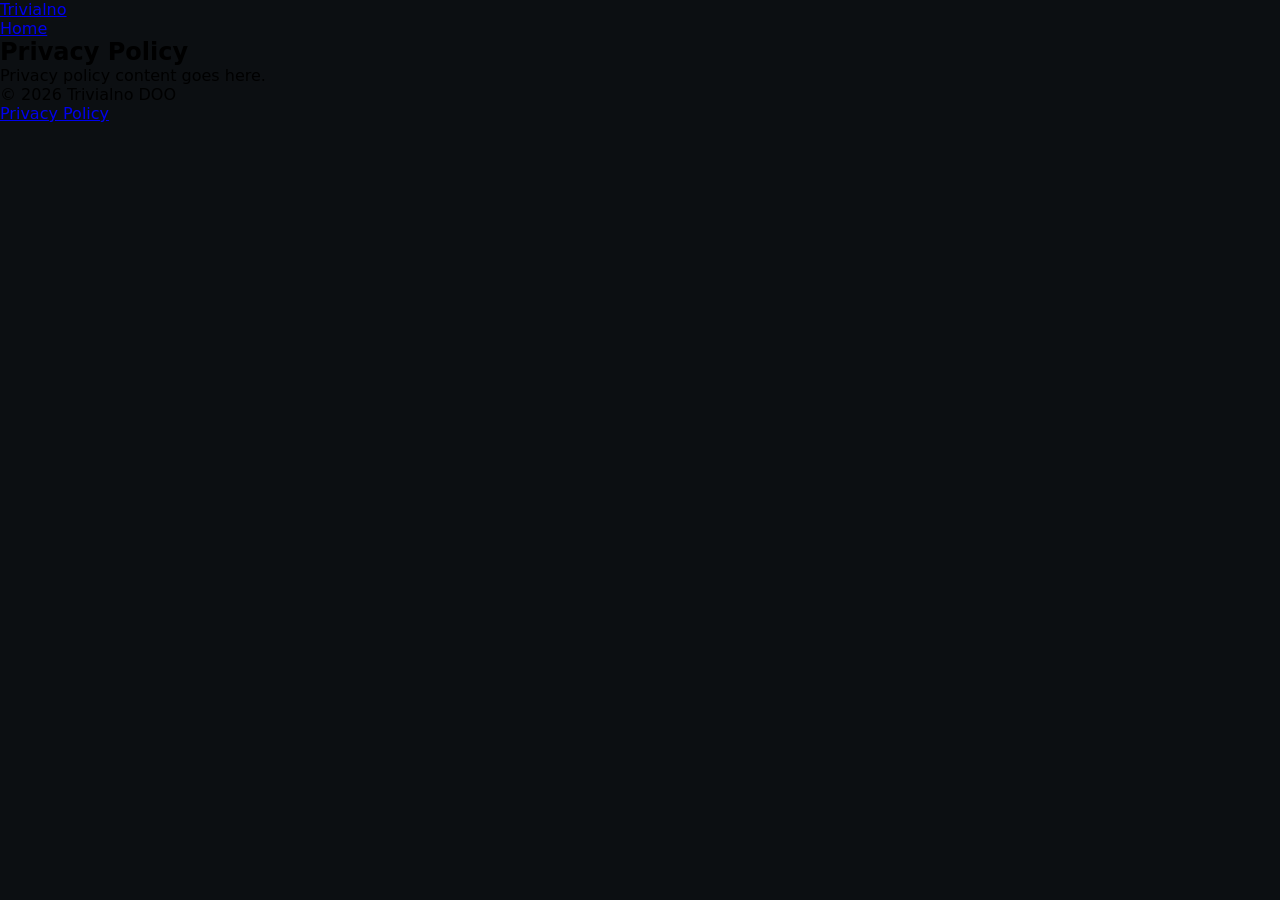
==== privacy.html @ d4a8d2ec "Add hero section" ====
<!DOCTYPE html>
<html lang="en">
<head>
  <meta charset="UTF-8">
  <meta name="viewport" content="width=device-width, initial-scale=1.0">
  <title>Privacy Policy — Trivialno DOO</title>
  <link rel="stylesheet" href="css/styles.css">
</head>
<body>
  <header class="site-header">
    <nav class="nav">
      <a href="/" class="nav-logo">Trivialno</a>
      <ul class="nav-links">
        <li><a href="/">Home</a></li>
      </ul>
    </nav>
  </header>

  <main>
    <section class="content-page">
      <h1 class="reveal">Privacy Policy</h1>
      <p class="reveal">Privacy policy content goes here.</p>
    </section>
  </main>

  <footer class="site-footer">
    <p>&copy; 2026 Trivialno DOO</p>
    <a href="privacy.html">Privacy Policy</a>
  </footer>

  <script type="module" src="js/main.js"></script>
</body>
</html>
---- css/styles.css ----
*,
*::before,
*::after {
  margin: 0;
  padding: 0;
  box-sizing: border-box;
}

:root {
  --bg-color: hsla(210, 20%, 6%, 1);
  --primary-color: rgba(0,0,200,1);
  --font-sans: system-ui, -apple-system, 'Segoe UI', Roboto, sans-serif;
  --font-mono: 'SF Mono', 'Fira Code', monospace;
  --transition-base: 0.3s ease;
  --padding-x: 1rem;
  --padding-y: 1rem;
  --canvas-expansion: 0.75rem;

  --font-size-display: clamp(2.5rem, 5vw - 0.7rem, 5rem);
  --font-size-body: clamp(1rem, 2vw - 0.28rem, 2rem);
}

@media screen and (min-width: 640px) {
  :root {
    --padding-x: 2.5rem;
    --padding-y: 1.25rem;
    --canvas-expansion: 1.25rem;
  }
}

html {
  scroll-behavior: smooth;
  background-color: var(--bg-color);
}

body {
  width: 100%;
  font-family: var(--font-sans);
  -webkit-font-smoothing: antialiased;
}

.hero {
  height: 100svh;
  display: flex;
  flex-direction: column;
  padding: var(--padding-y) var(--padding-x);
}

.hero canvas {
  display: block;
  flex: 1;
  width: calc(100% + 2 * var(--canvas-expansion));
  min-height: 0;
  margin: auto calc(-1 * var(--canvas-expansion));
}

.hero .intro {
  padding-top: 1rem;
}

.intro {
  display: flex;
  justify-content: space-between;
  align-items: start;
  gap: clamp(1.5rem, 4vw - 1.06rem, 4rem);
  color: white;
}

h1 .title {
  display: block;
  font-family: "Funnel Display", sans-serif;
  font-weight: 500;
  font-style: normal;
  font-size: var(--font-size-display);
  line-height: 100%;
  letter-spacing: 0.4%;
  text-box-trim: trim-both;
  text-box-edge: cap alphabetic;
}

h1 .subtitle {
  display: block;
  padding-top: 0.75rem;
  font-family: "Inter", sans-serif;
  font-optical-sizing: auto;
  font-weight: 400;
  font-style: normal;
  font-size: var(--font-size-body);
  line-height: 120%;
  letter-spacing: 0.4%;
  min-width: max-content;
  text-box-trim: trim-both;
  text-box-edge: cap alphabetic;
}

.intro p {
  display: none;
}

@media screen and (min-width: 850px) {
  .intro p {
    display: block;
    padding-right: 2rem;
    font-family: "Inter", sans-serif;
    font-optical-sizing: auto;
    font-weight: 400;
    font-style: normal;
    font-size: var(--font-size-body);
    line-height: 140%;
    letter-spacing: 0.4%;
    max-width: min(55vw, 70ch);
    white-space: wrap;
  }
}

.intro a {
  position: relative;
  display: block;
  margin-left: auto;
  min-width: max-content;
  padding: 0.25em 1.25em 0.5em 1.25em;
  font-family: "Funnel Display", sans-serif;
  font-weight: 500;
  font-style: normal;
  font-size: var(--font-size-body);
  background-color: white;
  color: var(--bg-color);
  text-decoration: none;
  border: 0.05em solid white;
}

.intro a:hover {
  color: var(--primary-color);
  border: 0.1em solid var(--primary-color);
}

.intro a span:not(:first-of-type) {
  position: absolute;
  display: block;
  width: 0.5em;
  height: 0.5em;
  border-radius: 100%;
}

.intro a:hover span:nth-of-type(2) {
  position: absolute;
  display: block;
  top: 0;
  left: 0;
  transform: translate(-50%, -50%);
  background-color: var(--primary-color);
}

.intro a:hover span:nth-of-type(3) {
  position: absolute;
  display: block;
  top: 0;
  right: 0;
  transform: translate(50%, -50%);
  background-color: var(--primary-color);
}

.intro a:hover span:nth-of-type(4) {
  position: absolute;
  display: block;
  bottom: 0;
  right: 0;
  transform: translate(50%, 50%);
  background-color: var(--primary-color);
}

.intro a:hover span:nth-of-type(5) {
  position: absolute;
  display: block;
  bottom: 0;
  left: 0;
  transform: translate(-50%, 50%);
  background-color: var(--primary-color);
}
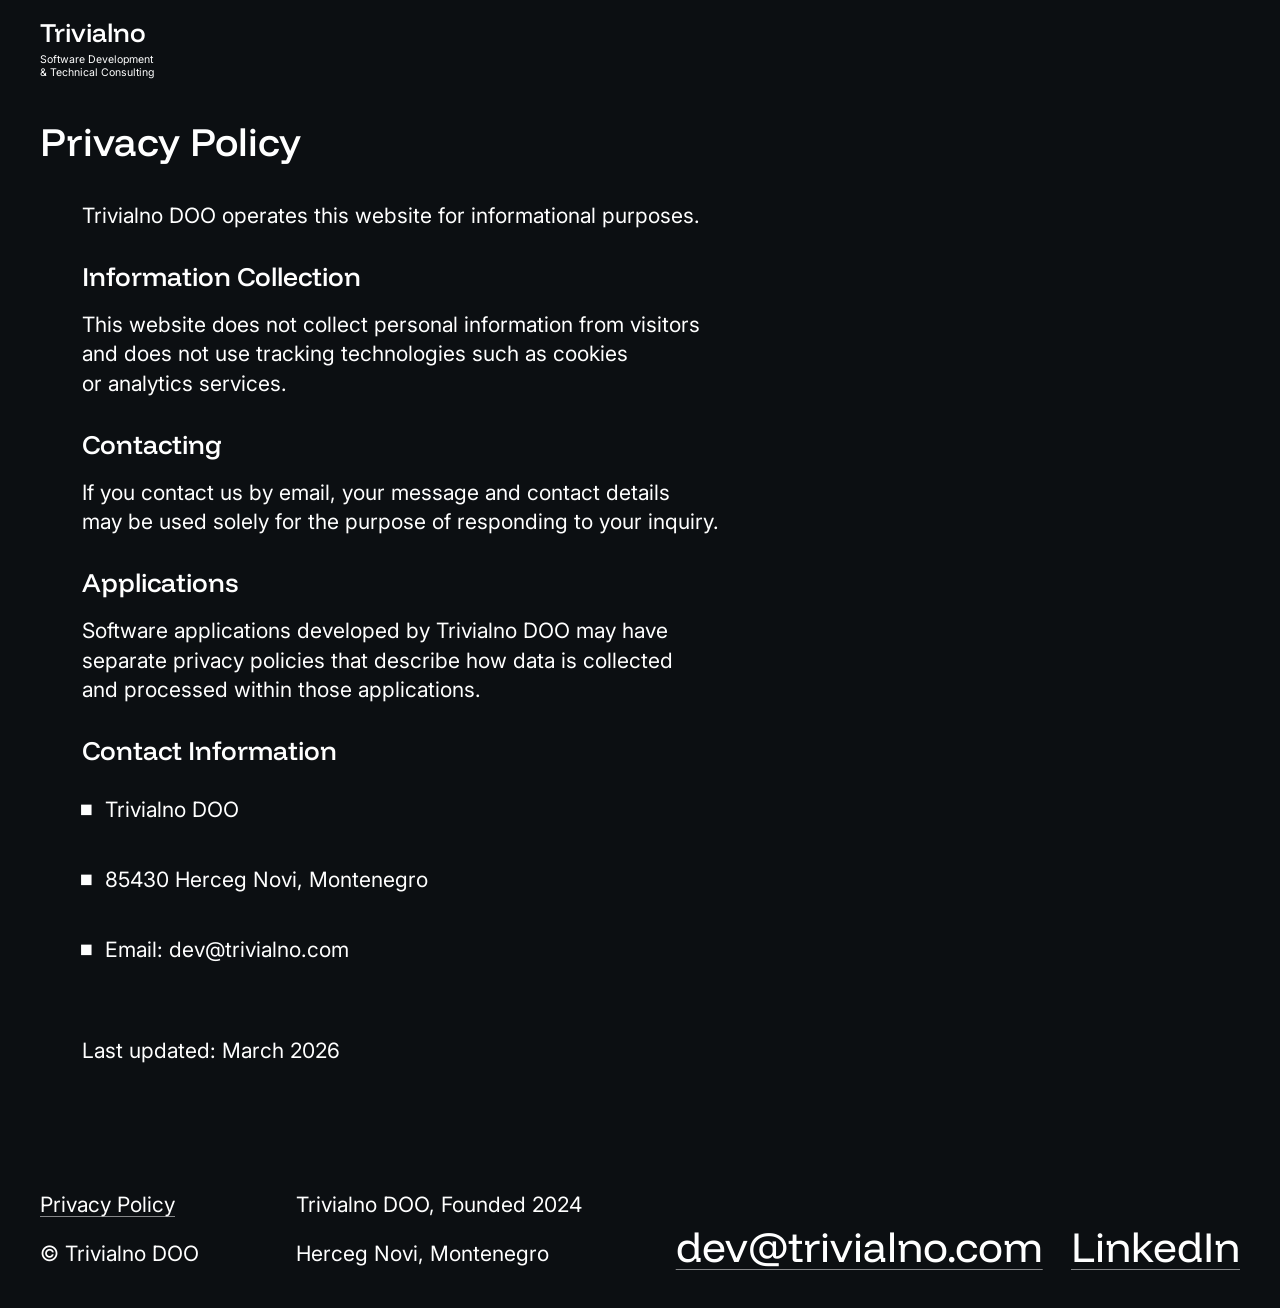
==== commit f0dc2777: "Add Privacy Policy page" ====
--- a/privacy.html
+++ b/privacy.html
@@ -3,29 +3,69 @@
 <head>
   <meta charset="UTF-8">
   <meta name="viewport" content="width=device-width, initial-scale=1.0">
-  <title>Privacy Policy — Trivialno DOO</title>
+  <title>Privacy Policy | Trivialno</title>
   <link rel="stylesheet" href="css/styles.css">
+  <link rel="stylesheet" href="css/privacy.css">
+
+  <link rel="preconnect" href="https://fonts.googleapis.com">
+  <link rel="preconnect" href="https://fonts.gstatic.com" crossorigin>
+  <link href="https://fonts.googleapis.com/css2?family=Funnel+Display:wght@400..500&display=swap" rel="stylesheet">
+  <link href="https://fonts.googleapis.com/css2?family=Inter:opsz@14..32&display=swap" rel="stylesheet">
 </head>
 <body>
   <header class="site-header">
-    <nav class="nav">
-      <a href="/" class="nav-logo">Trivialno</a>
-      <ul class="nav-links">
-        <li><a href="/">Home</a></li>
-      </ul>
-    </nav>
+    <a href="/">
+      <span class="title">Trivialno</span>
+      <span class="subtitle">Software Development<br />& Technical Consulting</span>
+    </a>
   </header>
 
   <main>
-    <section class="content-page">
-      <h1 class="reveal">Privacy Policy</h1>
-      <p class="reveal">Privacy policy content goes here.</p>
+    <section>
+      <h1>Privacy Policy</h1>
+      <div class="content">
+        <p>Trivialno DOO operates this website for informational purposes.</p>
+
+        <h2>Information Collection</h2>
+        <p>This website does not collect personal information from visitors
+          and does not use tracking technologies such as cookies or analytics services.</p>
+
+        <h2>Contacting</h2>
+        <p>If you contact us by email, your message and contact details
+          may be used solely for the purpose of responding to your inquiry.</p>
+
+        <h2>Applications</h2>
+        <p>Software applications developed by Trivialno DOO
+          may have separate privacy policies that describe
+          how data is collected and processed within those applications.</p>
+
+        <h2>Contact Information</h2>
+        <ul>
+          <li><p>Trivialno DOO</p></li>
+          <li><p>85430 Herceg Novi, Montenegro</p></li>
+          <li><p>Email: dev@trivialno.com</p></li>
+        </ul>
+
+        <p style="margin-top: 3em; margin-bottom: 2em;">Last updated: March 2026</p>
+      </div>
     </section>
   </main>
 
-  <footer class="site-footer">
-    <p>&copy; 2026 Trivialno DOO</p>
-    <a href="privacy.html">Privacy Policy</a>
+  <footer>
+    <div>
+      <a href="/privacy.html" class="small-link">Privacy Policy</a>
+      <p style="margin-top: 0.875em;">© <span id="year"></span> Trivialno DOO</p>
+    </div>
+
+    <div class="other">
+      <div>
+        <p>Trivialno DOO, Founded 2024</p>
+        <p style="margin-top: 0.875em;">Herceg Novi, Montenegro</p>
+      </div>
+
+      <a href="mailto:dev@trivialno.com" class="big-link" style="margin-left: auto;">dev@trivialno.com</a>
+      <a href="https://www.linkedin.com/company/trivialno-doo" class="big-link" style="margin-left: 0.67em;">LinkedIn</a>
+    </div>
   </footer>
 
   <script type="module" src="js/main.js"></script>
--- a/css/styles.css
+++ b/css/styles.css
@@ -4,20 +4,27 @@
   margin: 0;
   padding: 0;
   box-sizing: border-box;
+  text-box-trim: trim-both;
+  text-box-edge: cap alphabetic;
 }
 
 :root {
   --bg-color: hsla(210, 20%, 6%, 1);
   --primary-color: rgba(0,0,200,1);
-  --font-sans: system-ui, -apple-system, 'Segoe UI', Roboto, sans-serif;
-  --font-mono: 'SF Mono', 'Fira Code', monospace;
+  --font-display: "Funnel Display", sans-serif;
+  --font-sans: "Inter", sans-serif;
+  --font-mono: "SF Mono", "Fira Code", monospace;
   --transition-base: 0.3s ease;
   --padding-x: 1rem;
   --padding-y: 1rem;
   --canvas-expansion: 0.75rem;
 
   --font-size-display: clamp(2.5rem, 5vw - 0.7rem, 5rem);
+  --font-size-big-link: clamp(2rem, 4vw - 0.56rem, 4rem);
+  --font-size-h1: clamp(1.875rem, 3.75vw - 0.525rem, 3.75rem);
+  --font-size-h2: clamp(1.25rem, 2.5vw - 0.35rem, 2.5rem);
   --font-size-body: clamp(1rem, 2vw - 0.28rem, 2rem);
+  --font-size-caption: clamp(0.5rem, 1vw - 0.14rem, 1rem);
 }
 
 @media screen and (min-width: 640px) {
@@ -31,149 +38,111 @@
 html {
   scroll-behavior: smooth;
   background-color: var(--bg-color);
+  color: white;
 }
 
 body {
   width: 100%;
-  font-family: var(--font-sans);
+  font-size: var(--font-size-body);
   -webkit-font-smoothing: antialiased;
 }
 
-.hero {
-  height: 100svh;
-  display: flex;
-  flex-direction: column;
-  padding: var(--padding-y) var(--padding-x);
+h1 {
+  display: block;
+  padding-bottom: 1em;
+  font-family: var(--font-display), sans-serif;
+  font-weight: 500;
+  font-style: normal;
+  font-size: var(--font-size-h1);
+  line-height: 100%;
 }
 
-.hero canvas {
+h2 {
   display: block;
-  flex: 1;
-  width: calc(100% + 2 * var(--canvas-expansion));
-  min-height: 0;
-  margin: auto calc(-1 * var(--canvas-expansion));
+  padding-bottom: 1em;
+  font-family: var(--font-display), sans-serif;
+  font-weight: 500;
+  font-style: normal;
+  font-size: var(--font-size-h2);
+  line-height: 100%;
 }
 
-.hero .intro {
-  padding-top: 1rem;
-}
-
-.intro {
-  display: flex;
-  justify-content: space-between;
-  align-items: start;
-  gap: clamp(1.5rem, 4vw - 1.06rem, 4rem);
-  color: white;
-}
-
-h1 .title {
+p {
   display: block;
-  font-family: "Funnel Display", sans-serif;
-  font-weight: 500;
-  font-style: normal;
-  font-size: var(--font-size-display);
-  line-height: 100%;
-  letter-spacing: 0.4%;
-  text-box-trim: trim-both;
-  text-box-edge: cap alphabetic;
-}
-
-h1 .subtitle {
-  display: block;
-  padding-top: 0.75rem;
-  font-family: "Inter", sans-serif;
+  font-family: var(--font-sans), sans-serif;
   font-optical-sizing: auto;
   font-weight: 400;
   font-style: normal;
   font-size: var(--font-size-body);
-  line-height: 120%;
-  letter-spacing: 0.4%;
-  min-width: max-content;
-  text-box-trim: trim-both;
-  text-box-edge: cap alphabetic;
+  line-height: 140%;
+  max-width: min(55vw, 50ch);
+  white-space: wrap;
 }
 
-.intro p {
-  display: none;
+a:hover {
+  text-decoration: none;
 }
 
-@media screen and (min-width: 850px) {
-  .intro p {
-    display: block;
-    padding-right: 2rem;
-    font-family: "Inter", sans-serif;
-    font-optical-sizing: auto;
-    font-weight: 400;
-    font-style: normal;
-    font-size: var(--font-size-body);
-    line-height: 140%;
-    letter-spacing: 0.4%;
-    max-width: min(55vw, 70ch);
-    white-space: wrap;
-  }
+ul {
+  list-style: none;
 }
 
-.intro a {
-  position: relative;
+ul li {
+  font-size: var(--font-size-body);
+}
+
+ul li p {
+  display: inline-block;
+}
+
+li::before {
+  content: "▪︎";
+  display: inline-block;
+  margin-left: -0.075em;
+  margin-right: 0.25em;
+  font-size: 2em;
+  vertical-align: -0.15em;
+}
+
+ul li:not(:first-child) {
+  margin-top: 1em;
+}
+
+footer {
+  display: grid;
+  grid-template-columns: clamp(12.5rem, 20vw, 23rem) 1fr;
+  padding: calc(2 * var(--padding-y)) var(--padding-x);
+}
+
+footer .other {
+  display: flex;
+  align-items: end;
+}
+
+footer a {
+  color: white;
+  text-decoration-color: rgba(255, 255, 255, 0.5);
+  text-underline-offset: 15%;
+  text-decoration-skip-ink: auto;
+  text-decoration-thickness: 1px;
+}
+
+.small-link {
   display: block;
-  margin-left: auto;
-  min-width: max-content;
-  padding: 0.25em 1.25em 0.5em 1.25em;
-  font-family: "Funnel Display", sans-serif;
-  font-weight: 500;
+  font-family: var(--font-sans), sans-serif;
+  font-optical-sizing: auto;
+  font-weight: 400;
   font-style: normal;
   font-size: var(--font-size-body);
-  background-color: white;
-  color: var(--bg-color);
-  text-decoration: none;
-  border: 0.05em solid white;
+  line-height: 140%;
 }
 
-.intro a:hover {
-  color: var(--primary-color);
-  border: 0.1em solid var(--primary-color);
+.big-link {
+  display: block;
+  font-family: var(--font-display), sans-serif;
+  font-optical-sizing: auto;
+  font-weight: 400;
+  font-style: normal;
+  font-size: var(--font-size-big-link);
+  line-height: 100%;
 }
-
-.intro a span:not(:first-of-type) {
-  position: absolute;
-  display: block;
-  width: 0.5em;
-  height: 0.5em;
-  border-radius: 100%;
-}
-
-.intro a:hover span:nth-of-type(2) {
-  position: absolute;
-  display: block;
-  top: 0;
-  left: 0;
-  transform: translate(-50%, -50%);
-  background-color: var(--primary-color);
-}
-
-.intro a:hover span:nth-of-type(3) {
-  position: absolute;
-  display: block;
-  top: 0;
-  right: 0;
-  transform: translate(50%, -50%);
-  background-color: var(--primary-color);
-}
-
-.intro a:hover span:nth-of-type(4) {
-  position: absolute;
-  display: block;
-  bottom: 0;
-  right: 0;
-  transform: translate(50%, 50%);
-  background-color: var(--primary-color);
-}
-
-.intro a:hover span:nth-of-type(5) {
-  position: absolute;
-  display: block;
-  bottom: 0;
-  left: 0;
-  transform: translate(-50%, 50%);
-  background-color: var(--primary-color);
-}
--- a/css/privacy.css
+++ b/css/privacy.css
@@ -0,0 +1,45 @@
+h2 {
+  padding-top: 1.25em;
+  padding-bottom: 0.75em;
+}
+
+header {
+  display: flex;
+  padding: var(--padding-y) var(--padding-x) 0 var(--padding-x);
+}
+
+header a {
+  color: white;
+  text-decoration: none;
+  max-width: max-content;
+}
+
+header a .title {
+  display: block;
+  font-family: "Funnel Display", sans-serif;
+  font-weight: 500;
+  font-style: normal;
+  font-size: var(--font-size-h2);
+  line-height: 100%;
+  max-width: max-content;
+}
+
+header a .subtitle {
+  display: block;
+  padding-top: 0.75em;
+  font-family: "Inter", sans-serif;
+  font-optical-sizing: auto;
+  font-weight: 400;
+  font-style: normal;
+  font-size: var(--font-size-caption);
+  line-height: 120%;
+  max-width: max-content;
+}
+
+main section {
+  padding: 2em var(--padding-x);
+}
+
+.content {
+  padding-left: 2em;
+}
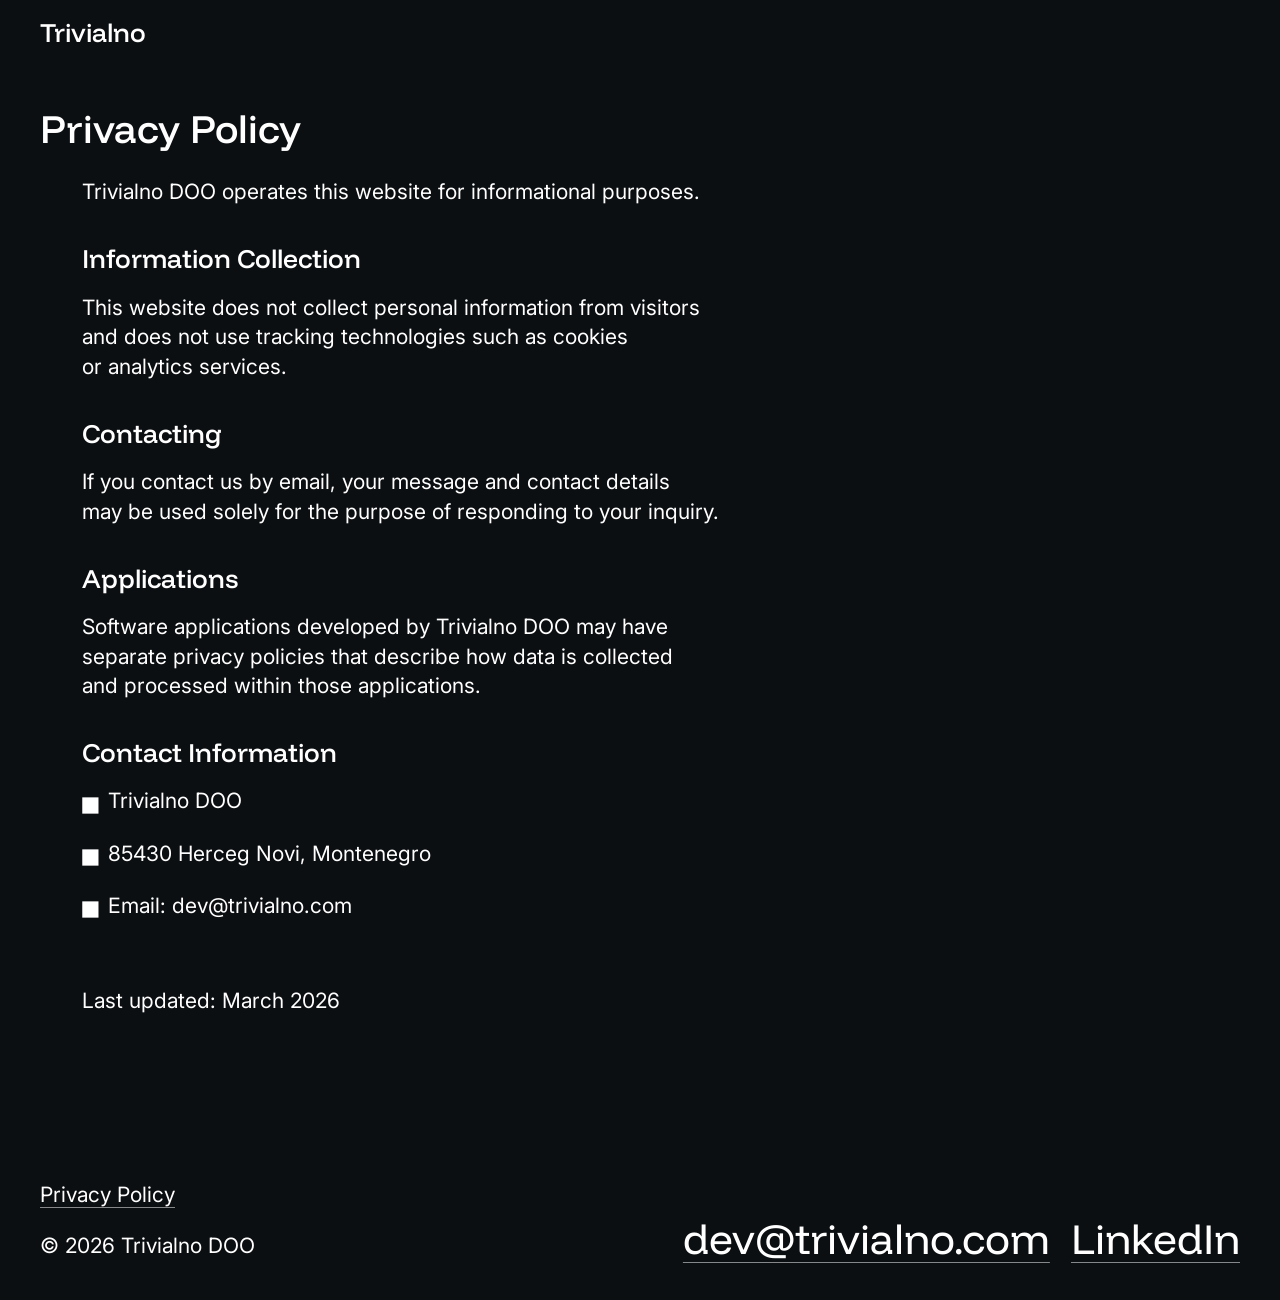
==== commit 458b040b: "Implement mobile layout" ====
--- a/privacy.html
+++ b/privacy.html
@@ -16,7 +16,6 @@
   <header class="site-header">
     <a href="/">
       <span class="title">Trivialno</span>
-      <span class="subtitle">Software Development<br />& Technical Consulting</span>
     </a>
   </header>
 
@@ -24,7 +23,7 @@
     <section>
       <h1>Privacy Policy</h1>
       <div class="content">
-        <p>Trivialno DOO operates this website for informational purposes.</p>
+        <p style="margin-top: -0.5em;">Trivialno DOO operates this website for informational purposes.</p>
 
         <h2>Information Collection</h2>
         <p>This website does not collect personal information from visitors
@@ -37,7 +36,7 @@
         <h2>Applications</h2>
         <p>Software applications developed by Trivialno DOO
           may have separate privacy policies that describe
-          how data is collected and processed within those applications.</p>
+          how data is collected and processed within those applications.</p>
 
         <h2>Contact Information</h2>
         <ul>
@@ -52,19 +51,16 @@
   </main>
 
   <footer>
-    <div>
-      <a href="/privacy.html" class="small-link">Privacy Policy</a>
-      <p style="margin-top: 0.875em;">© <span id="year"></span> Trivialno DOO</p>
+    <div class="info">
+      <div class="privacy">
+        <a href="/privacy.html" class="small-link">Privacy Policy</a>
+        <p style="margin-top: 1em;">© <span id="year"></span> Trivialno DOO</p>
+      </div>
     </div>
 
-    <div class="other">
-      <div>
-        <p>Trivialno DOO, Founded 2024</p>
-        <p style="margin-top: 0.875em;">Herceg Novi, Montenegro</p>
-      </div>
-
-      <a href="mailto:dev@trivialno.com" class="big-link" style="margin-left: auto;">dev@trivialno.com</a>
-      <a href="https://www.linkedin.com/company/trivialno-doo" class="big-link" style="margin-left: 0.67em;">LinkedIn</a>
+    <div class="links">
+      <a href="mailto:dev@trivialno.com" class="big-link">dev@trivialno.com</a>
+      <a href="https://www.linkedin.com/company/trivialno-doo" class="big-link" target="_blank">LinkedIn</a>
     </div>
   </footer>
 
--- a/css/styles.css
+++ b/css/styles.css
@@ -10,7 +10,7 @@
 
 :root {
   --bg-color: hsla(210, 20%, 6%, 1);
-  --primary-color: rgba(0,0,200,1);
+  --primary-color: rgba(0,0,225,1);
   --font-display: "Funnel Display", sans-serif;
   --font-sans: "Inter", sans-serif;
   --font-mono: "SF Mono", "Fira Code", monospace;
@@ -73,14 +73,14 @@
   font-optical-sizing: auto;
   font-weight: 400;
   font-style: normal;
-  font-size: var(--font-size-body);
   line-height: 140%;
-  max-width: min(55vw, 50ch);
   white-space: wrap;
 }
 
-a:hover {
-  text-decoration: none;
+@media (hover: hover) and (pointer: fine) {
+  a:hover {
+    text-decoration: none;
+  }
 }
 
 ul {
@@ -89,19 +89,21 @@
 
 ul li {
   font-size: var(--font-size-body);
+  display: flex;
+  align-items: start;
 }
 
 ul li p {
-  display: inline-block;
+  display: inline;
 }
 
 li::before {
-  content: "▪︎";
+  content: "◼︎";
   display: inline-block;
+  margin-top: 0.05em;
   margin-left: -0.075em;
   margin-right: 0.25em;
-  font-size: 2em;
-  vertical-align: -0.15em;
+  font-size: 1.2em;
 }
 
 ul li:not(:first-child) {
@@ -110,21 +112,35 @@
 
 footer {
   display: grid;
-  grid-template-columns: clamp(12.5rem, 20vw, 23rem) 1fr;
-  padding: calc(2 * var(--padding-y)) var(--padding-x);
+  grid-template-columns: auto;
+  grid-template-rows: auto auto;
+  padding: calc(4 * var(--padding-y)) var(--padding-x) calc(2 * var(--padding-y)) var(--padding-x);
 }
 
-footer .other {
+footer .info {
+  grid-row: 2;
   display: flex;
-  align-items: end;
+  gap: 1em;
+}
+
+footer .links {
+  grid-row: 1;
+  display: flex;
+  flex-direction: column-reverse;
+  padding-bottom: 1em;
+}
+
+footer .links .big-link {
+  padding-bottom: 1em;
 }
 
 footer a {
   color: white;
   text-decoration-color: rgba(255, 255, 255, 0.5);
-  text-underline-offset: 15%;
+  text-underline-offset: 17.5%;
   text-decoration-skip-ink: auto;
   text-decoration-thickness: 1px;
+  max-width: max-content;
 }
 
 .small-link {
@@ -133,7 +149,7 @@
   font-optical-sizing: auto;
   font-weight: 400;
   font-style: normal;
-  font-size: var(--font-size-body);
+  font-size: inherit;
   line-height: 140%;
 }
 
@@ -146,3 +162,29 @@
   font-size: var(--font-size-big-link);
   line-height: 100%;
 }
+
+@media screen and (min-width: 1024px) {
+  footer {
+    grid-template-columns: auto auto;
+    grid-template-rows: auto;
+    grid-template-areas: "info" "links";
+  }
+
+  footer .info {
+    grid-row: 1;
+  }
+
+  footer .links {
+    grid-row: 1;
+    display: flex;
+    flex-direction: row;
+    align-items: end;
+    justify-content: end;
+    gap: 1em;
+    padding-bottom: 0;
+  }
+
+  footer .links .big-link {
+    padding-bottom: 0;
+  }
+}
--- a/css/privacy.css
+++ b/css/privacy.css
@@ -1,17 +1,19 @@
 h2 {
-  padding-top: 1.25em;
+  padding-top: 1.5em;
   padding-bottom: 0.75em;
 }
 
 header {
   display: flex;
-  padding: var(--padding-y) var(--padding-x) 0 var(--padding-x);
+  padding: var(--padding-y) var(--padding-x) var(--padding-y) var(--padding-x);
 }
 
 header a {
   color: white;
   text-decoration: none;
   max-width: max-content;
+  display: flex;
+  gap: 0.25em;
 }
 
 header a .title {
@@ -24,22 +26,12 @@
   max-width: max-content;
 }
 
-header a .subtitle {
-  display: block;
-  padding-top: 0.75em;
-  font-family: "Inter", sans-serif;
-  font-optical-sizing: auto;
-  font-weight: 400;
-  font-style: normal;
-  font-size: var(--font-size-caption);
-  line-height: 120%;
-  max-width: max-content;
-}
-
 main section {
   padding: 2em var(--padding-x);
 }
 
 .content {
   padding-left: 2em;
+  padding-right: 2em;
+  max-width: 70ch;
 }
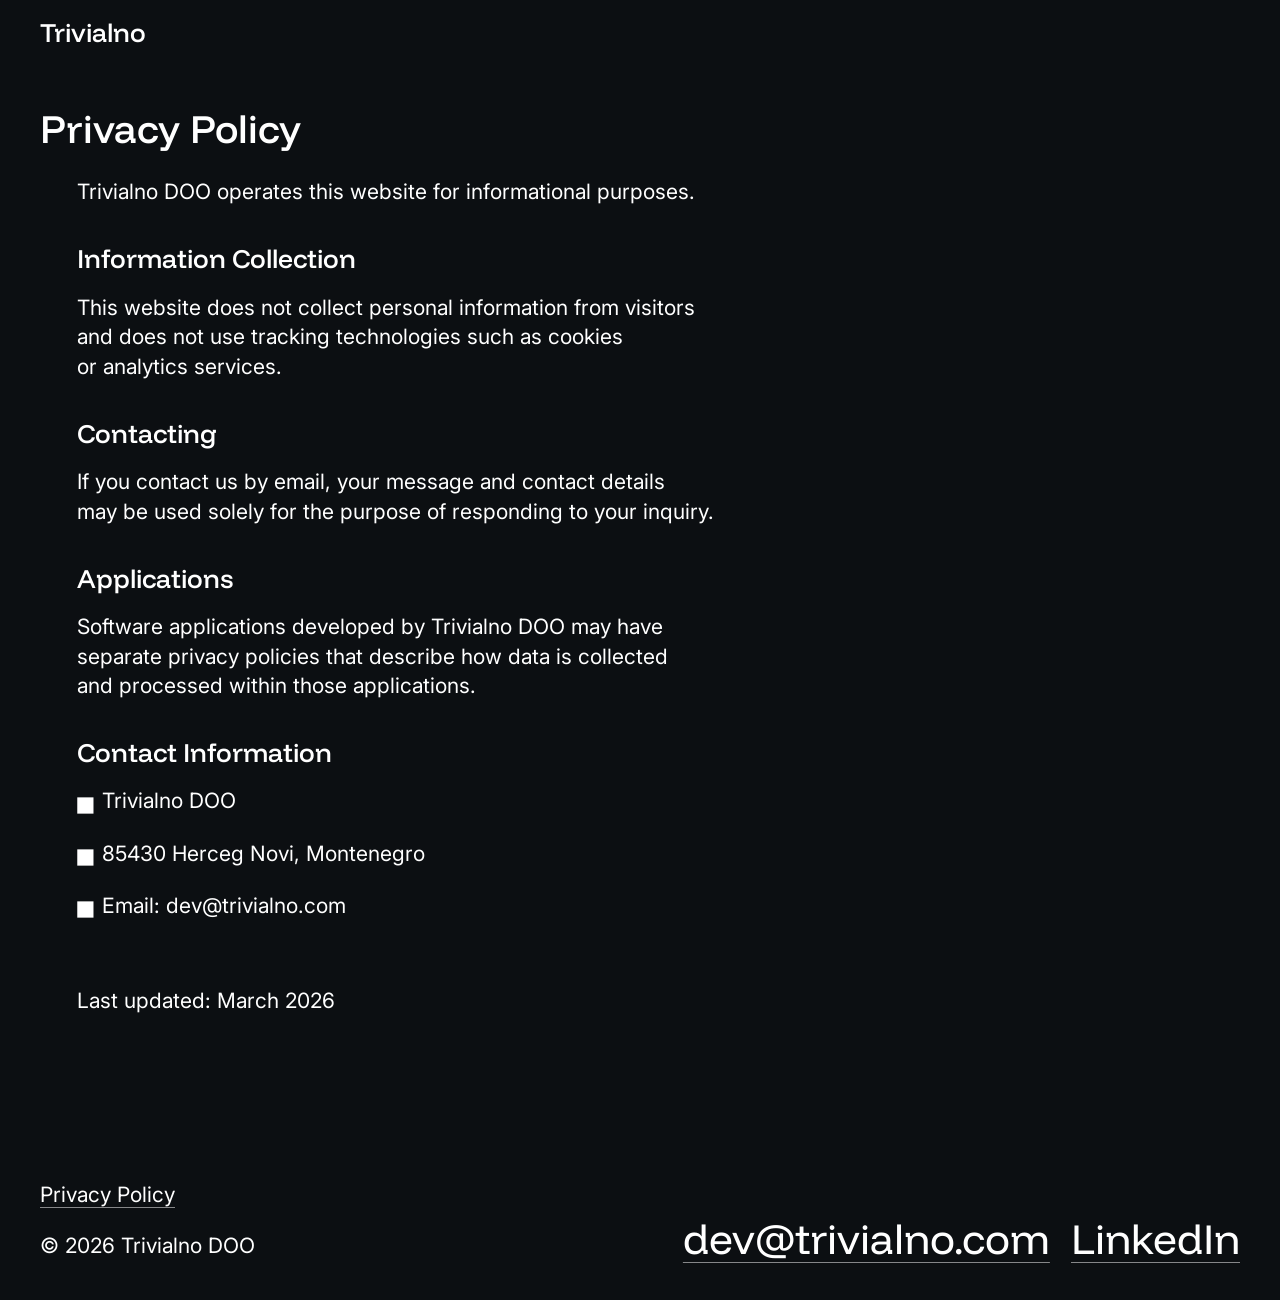
==== commit a85a00f8: "Minor fixes" ====
--- a/privacy.html
+++ b/privacy.html
@@ -3,7 +3,25 @@
 <head>
   <meta charset="UTF-8">
   <meta name="viewport" content="width=device-width, initial-scale=1.0">
+
   <title>Privacy Policy | Trivialno</title>
+  <meta name="description" content="Trivialno DOO provides custom software development services. Contact us to build intuitive and performant applications in complex domains for web, iOS, or macOS.">
+  <link rel="canonical" href="https://trivialno.com/privacy.html" />
+
+  <meta property="og:title" content="Privacy Policy | Trivialno" />
+  <meta property="og:description" content="Trivialno DOO provides custom software development services. Contact us to build intuitive and performant applications in complex domains for web, iOS, or macOS." />
+  <meta property="og:site_name" content="Trivialno" />
+  <meta property="og:type" content="website" />
+  <meta property="og:url" content="https://trivialno.com/privacy.html" />
+  <meta property="og:image" content="/img/og-image.png" />
+
+  <link rel="icon" href="/favicon.ico" />
+  <link rel="icon" type="image/svg+xml" href="/img/favicon.svg" />
+  <link rel="icon" type="image/png" href="/img/favicon-16x16.png" />
+  <link rel="icon" type="image/png" href="/img/favicon-32x32.png" />
+  <link rel="apple-touch-icon" href="img/apple-touch-icon.png" />
+  <link rel="manifest" href="/manifest.json">
+
   <link rel="stylesheet" href="css/styles.css">
   <link rel="stylesheet" href="css/privacy.css">
 
@@ -23,20 +41,20 @@
     <section>
       <h1>Privacy Policy</h1>
       <div class="content">
-        <p style="margin-top: -0.5em;">Trivialno DOO operates this website for informational purposes.</p>
+        <p style="margin-top: -0.5em;">Trivialno DOO operates this website for informational purposes.</p>
 
         <h2>Information Collection</h2>
         <p>This website does not collect personal information from visitors
-          and does not use tracking technologies such as cookies or analytics services.</p>
+          and does not use tracking technologies such as cookies or analytics services.</p>
 
         <h2>Contacting</h2>
-        <p>If you contact us by email, your message and contact details
+        <p>If you contact us by email, your message and contact details
           may be used solely for the purpose of responding to your inquiry.</p>
 
         <h2>Applications</h2>
         <p>Software applications developed by Trivialno DOO
-          may have separate privacy policies that describe
-          how data is collected and processed within those applications.</p>
+          may have separate privacy policies that describe
+          how data is collected and processed within those applications.</p>
 
         <h2>Contact Information</h2>
         <ul>
--- a/css/styles.css
+++ b/css/styles.css
@@ -15,9 +15,9 @@
   --font-sans: "Inter", sans-serif;
   --font-mono: "SF Mono", "Fira Code", monospace;
   --transition-base: 0.3s ease;
-  --padding-x: 1rem;
-  --padding-y: 1rem;
-  --canvas-expansion: 0.75rem;
+  --padding-x: clamp(1rem, 60vw - 22.25rem, 2.5rem);
+  --padding-y: clamp(1rem, 10vw - 2.875rem, 1.25rem);
+  --canvas-expansion: clamp(0.75rem, 20vw - 7rem, 1.25rem);
 
   --font-size-display: clamp(2.5rem, 5vw - 0.7rem, 5rem);
   --font-size-big-link: clamp(2rem, 4vw - 0.56rem, 4rem);
@@ -27,14 +27,6 @@
   --font-size-caption: clamp(0.5rem, 1vw - 0.14rem, 1rem);
 }
 
-@media screen and (min-width: 640px) {
-  :root {
-    --padding-x: 2.5rem;
-    --padding-y: 1.25rem;
-    --canvas-expansion: 1.25rem;
-  }
-}
-
 html {
   scroll-behavior: smooth;
   background-color: var(--bg-color);
@@ -42,7 +34,10 @@
 }
 
 body {
+  display: flex;
+  flex-direction: column;
   width: 100%;
+  min-height: 100svh;
   font-size: var(--font-size-body);
   -webkit-font-smoothing: antialiased;
 }
@@ -111,6 +106,7 @@
 }
 
 footer {
+  margin-top: auto;
   display: grid;
   grid-template-columns: auto;
   grid-template-rows: auto auto;
@@ -163,7 +159,7 @@
   line-height: 100%;
 }
 
-@media screen and (min-width: 1024px) {
+@media screen and (min-width: 720px) {
   footer {
     grid-template-columns: auto auto;
     grid-template-rows: auto;
--- a/css/privacy.css
+++ b/css/privacy.css
@@ -31,7 +31,7 @@
 }
 
 .content {
-  padding-left: 2em;
-  padding-right: 2em;
+  padding-left: clamp(0em, 70vw - 14em, 1.75em);
+  padding-right: clamp(0em, 120vw - 28em, 3em);
   max-width: 70ch;
 }
